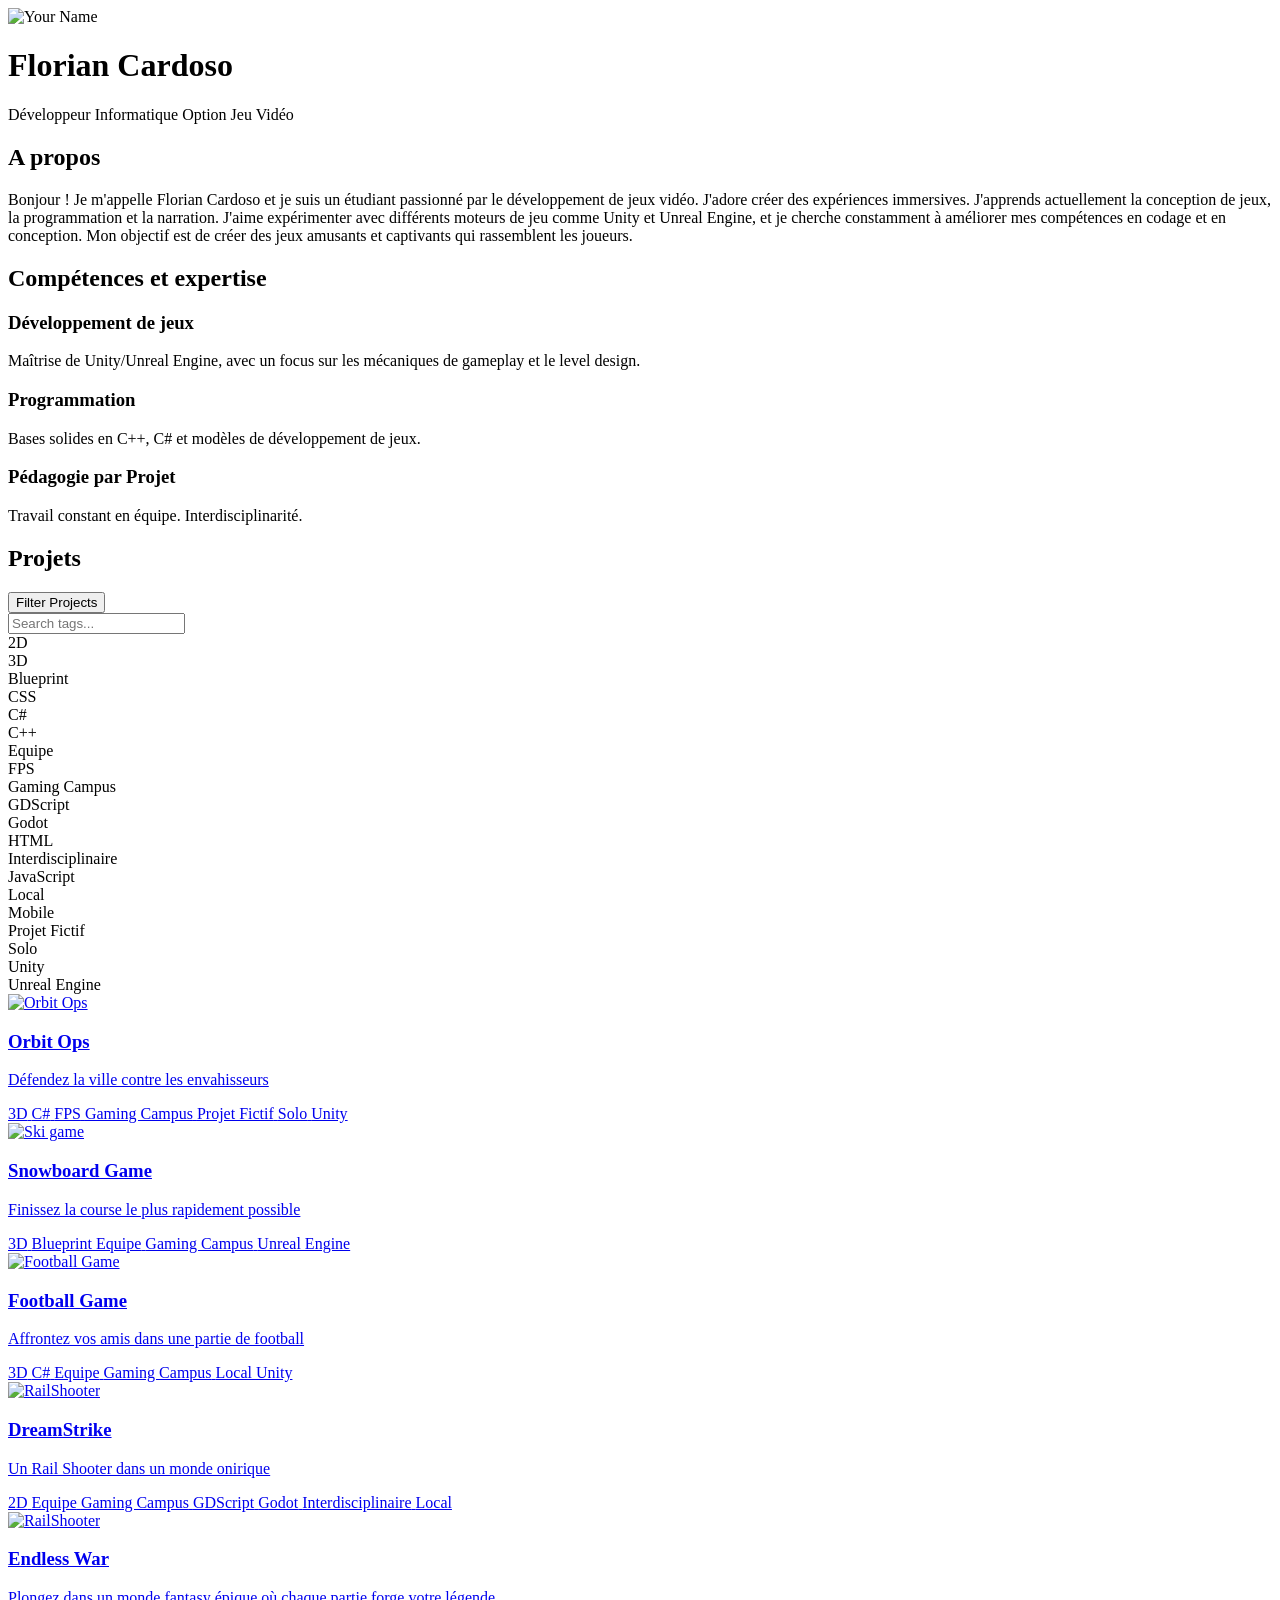
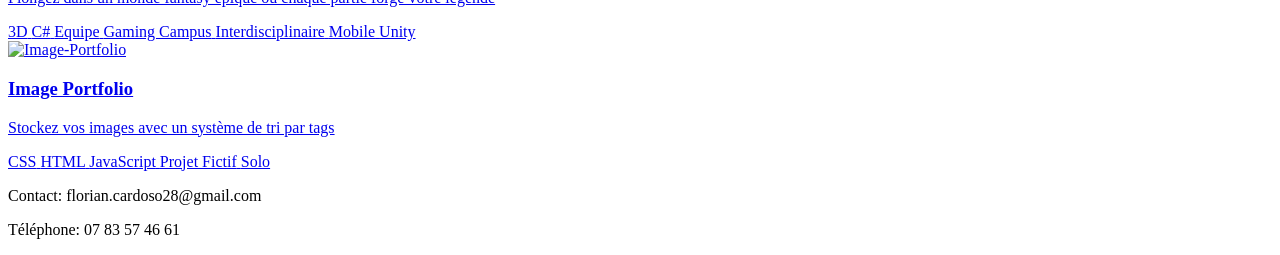
==== index.html @ 163e1064 "AddedImagePortfolio" ====
<!DOCTYPE html>
<html lang="en">
<head>
    <meta charset="UTF-8">
    <meta name="viewport" content="width=device-width, initial-scale=1.0">
    <title>My Portfolio</title>
    <link rel="stylesheet" href="../Portfolio/Main/index.css">
</head>
<body>
    <header>
        <img src="../Portfolio/Main/Photo_Profil.jpg" alt="Your Name" class="profile-pic">
        <h1>Florian Cardoso</h1>
        <p>Développeur Informatique Option Jeu Vidéo</p>
    </header>
    
    <section id="A propos">
        <h2>A propos</h2>
        <p>Bonjour ! Je m'appelle Florian Cardoso et je suis un étudiant passionné par le développement de jeux vidéo.
            J'adore créer des expériences immersives. J'apprends actuellement la conception de jeux, la programmation et la narration. 
            J'aime expérimenter avec différents moteurs de jeu comme Unity et Unreal Engine, et je cherche constamment à améliorer mes compétences en codage et en conception. 
            Mon objectif est de créer des jeux amusants et captivants qui rassemblent les joueurs.</p>
    </section>

    <section id="skills">
        <h2>Compétences et expertise</h2>
        <div class="skills-container">
            <div class="skill-card">
                <h3>Développement de jeux</h3>
                <p>Maîtrise de Unity/Unreal Engine, avec un focus sur les mécaniques de gameplay et le level design.</p>
            </div>
            <div class="skill-card">
                <h3>Programmation</h3>
                <p>Bases solides en C++, C# et modèles de développement de jeux.</p>
            </div>
            <div class="skill-card">
                <h3>Pédagogie par Projet</h3>
                <p>Travail constant en équipe. Interdisciplinarité.</p>
            </div>
        </div>
    </section>
     
    <section id="projects">
        <h2>Projets</h2>
        <div class="dropdown">
            <button id="filterDropdown" class="dropdown-button">Filter Projects</button>
            <div id="dropdownMenu" class="dropdown-content">
                <input type="text" id="tagSearch" placeholder="Search tags...">
                <div id="tagList">
                    <div class="tag-item">2D</div>
                    <div class="tag-item">3D</div>
                    <div class="tag-item">Blueprint</div>
                    <div class="tag-item">CSS</div>
                    <div class="tag-item">C#</div>
                    <div class="tag-item">C++</div>
                    <div class="tag-item">Equipe</div>
                    <div class="tag-item">FPS</div>
                    <div class="tag-item">Gaming Campus</div> 
                    <div class="tag-item">GDScript</div>
                    <div class="tag-item">Godot</div>
                    <div class="tag-item">HTML</div>
                    <div class="tag-item">Interdisciplinaire</div>
                    <div class="tag-item">JavaScript</div>
                    <div class="tag-item">Local</div>
                    <div class="tag-item">Mobile</div>
                    <div class="tag-item">Projet Fictif</div>
                    <div class="tag-item">Solo</div>
                    <div class="tag-item">Unity</div>
                    <div class="tag-item">Unreal Engine</div>
                    <!-- Add more tags as needed -->
                </div>
            </div>
        </div>
        
        <!-- Display selected tags -->
        <div id="selectedTags"></div>        

        <div class="projects-container">
            <a href="../Portfolio/OrbitOps/OrbitOps.html" class="project-card" data-tags="Unity C# Gaming Campus 3D FPS Solo Projet Fictif">
                <img src="../Portfolio/OrbitOps/Orbit_Ops.png" alt="Orbit Ops">
                <div class="project-info">
                    <h3>Orbit Ops</h3>
                    <p>Défendez la ville contre les envahisseurs</p>
                    <div class="project-tags">
                        <span class="project-tag">3D</span>
                        <span class="project-tag">C#</span>
                        <span class="project-tag">FPS</span>
                        <span class="project-tag">Gaming Campus</span>
                        <span class="project-tag">Projet Fictif</span>
                        <span class="project-tag">Solo</span>
                        <span class="project-tag">Unity</span>                        
                    </div>
                </div>
            </a>
            <a href="../Portfolio/Ski/Ski.html" class="project-card" data-tags="Unreal Engine Blueprint  Gaming Campus 3D Equipe">
                <img src="../Portfolio/Ski/SkiGame.png" alt="Ski game">
                <div class="project-info">
                    <h3>Snowboard Game</h3>
                    <p>Finissez la course le plus rapidement possible</p>
                    <div class="project-tags">
                        <span class="project-tag">3D</span>
                        <span class="project-tag">Blueprint</span>
                        <span class="project-tag">Equipe</span>
                        <span class="project-tag">Gaming Campus</span>
                        <span class="project-tag">Unreal Engine</span>                        
                    </div>
                </div>
            </a>
            <a href="../Portfolio/Football/Football.html" class="project-card" data-tags="Unity C# 3D  Gaming Campus Equipe Local">
                <img src="../Portfolio/Football/Football.png" alt="Football Game">
                <div class="project-info">
                    <h3>Football Game</h3>
                    <p>Affrontez vos amis dans une partie de football</p>
                    <div class="project-tags">
                        <span class="project-tag">3D</span>
                        <span class="project-tag">C#</span>
                        <span class="project-tag">Equipe</span>
                        <span class="project-tag">Gaming Campus</span>
                        <span class="project-tag">Local</span>
                        <span class="project-tag">Unity</span>                        
                    </div>
                </div>
            </a>
            <a href="../Portfolio/RailShooter/RailShooter.html" class="project-card" data-tags="GDScript Godot Gaming Campus 2D Equipe Local Interdisciplinaire">
                <img src="../Portfolio/RailShooter/RailShooter.png" alt="RailShooter">
                <div class="project-info">
                    <h3>DreamStrike</h3>
                    <p>Un Rail Shooter dans un monde onirique</p>
                    <div class="project-tags">
                        <span class="project-tag">2D</span>
                        <span class="project-tag">Equipe</span>
                        <span class="project-tag">Gaming Campus</span>
                        <span class="project-tag">GDScript</span>
                        <span class="project-tag">Godot</span> 
                        <span class="project-tag">Interdisciplinaire</span>
                        <span class="project-tag">Local</span>  
                    </div>
                </div>
            </a>
            <a href="../Portfolio/EndlessWar/EndlessWar.html" class="project-card" data-tags="Unity C# Gaming Campus 3D Equipe Interdisciplinaire Mobile">
                <img src="../Portfolio/EndlessWar/EndlessWar.png" alt="RailShooter">
                <div class="project-info">
                    <h3>Endless War</h3>
                    <p>Plongez dans un monde fantasy épique où chaque partie forge votre légende</p>
                    <div class="project-tags">
                        <span class="project-tag">3D</span>
                        <span class="project-tag">C#</span>
                        <span class="project-tag">Equipe</span>
                        <span class="project-tag">Gaming Campus</span>
                        <span class="project-tag">Interdisciplinaire</span>
                        <span class="project-tag">Mobile</span>
                        <span class="project-tag">Unity</span>                        
                    </div>
                </div>
            </a>
            <a href="../Portfolio/Image-Portfolio/Image-Portfolio.html" class="project-card" data-tags="CSS HTML JavaScript Projet Fictif Solo">
                <img src="../Portfolio/Image-Portfolio/Image-Portfolio.png" alt="Image-Portfolio">
                <div class="project-info">
                    <h3>Image Portfolio</h3>
                    <p>Stockez vos images avec un système de tri par tags</p>
                    <div class="project-tags">
                        <span class="project-tag">CSS</span>
                        <span class="project-tag">HTML</span>
                        <span class="project-tag">JavaScript</span>
                        <span class="project-tag">Projet Fictif</span>     
                        <span class="project-tag">Solo</span>                        
                    </div>
                </div>
            </a>
        </div>
    </section>

    <footer>
        <p>Contact: florian.cardoso28@gmail.com</p>
        <p>Téléphone: 07 83 57 46 61</p>
    </footer>

    <script>
        document.addEventListener("DOMContentLoaded", function () {
            const dropdownButton = document.getElementById("filterDropdown");
            const dropdownMenu = document.getElementById("dropdownMenu");
            const searchInput = document.getElementById("tagSearch");
            const tagItems = document.querySelectorAll(".tag-item");
            const selectedTagsContainer = document.getElementById("selectedTags");
            let selectedTags = [];
        
            // Toggle dropdown visibility
            dropdownButton.addEventListener("click", function (event) {
                dropdownMenu.classList.toggle("show");
                event.stopPropagation(); // Prevents immediate closing when clicking the button
            });
        
            // Close dropdown when clicking outside
            document.addEventListener("click", function (event) {
                if (!dropdownMenu.contains(event.target) && event.target !== dropdownButton) {
                    dropdownMenu.classList.remove("show");
                }
            });
        
            // Prevent closing when interacting with the dropdown
            dropdownMenu.addEventListener("click", function (event) {
                event.stopPropagation();
            });
        
            // Filter dropdown items based on search input
            searchInput.addEventListener("input", function () {
                const query = searchInput.value.toLowerCase();
                tagItems.forEach(item => {
                    const tagText = item.textContent.toLowerCase();
                    item.style.display = tagText.includes(query) ? "block" : "none";
                });
            });
        
            // Handle tag selection
            tagItems.forEach(item => {
                item.addEventListener("click", function () {
                    const tag = item.textContent;
                    if (!selectedTags.includes(tag)) {
                        selectedTags.push(tag);
                        updateSelectedTags();
                    }
                    filterProjects();
                });
            });
        
            // Update selected tags display
            function updateSelectedTags() {
                selectedTagsContainer.innerHTML = "";
                selectedTags.forEach(tag => {
                    const tagElement = document.createElement("span");
                    tagElement.classList.add("selected-tag");
                    tagElement.textContent = tag;
        
                    // Remove tag when clicked
                    tagElement.addEventListener("click", function () {
                        selectedTags = selectedTags.filter(t => t !== tag);
                        updateSelectedTags();
                        filterProjects();
                    });
        
                    selectedTagsContainer.appendChild(tagElement);
                });
            }
        
            // Filter projects based on selected tags
            function filterProjects() {
                document.querySelectorAll(".project-card").forEach(card => {
                    const projectTags = Array.from(card.querySelectorAll(".project-tag"))
                        .map(tag => tag.textContent);
        
                    // Show the project if it matches all selected tags
                    const matches = selectedTags.every(tag => projectTags.includes(tag));
                    card.style.display = matches || selectedTags.length === 0 ? "block" : "none";
                });
            }
        });        
    </script>
</body>
</html>
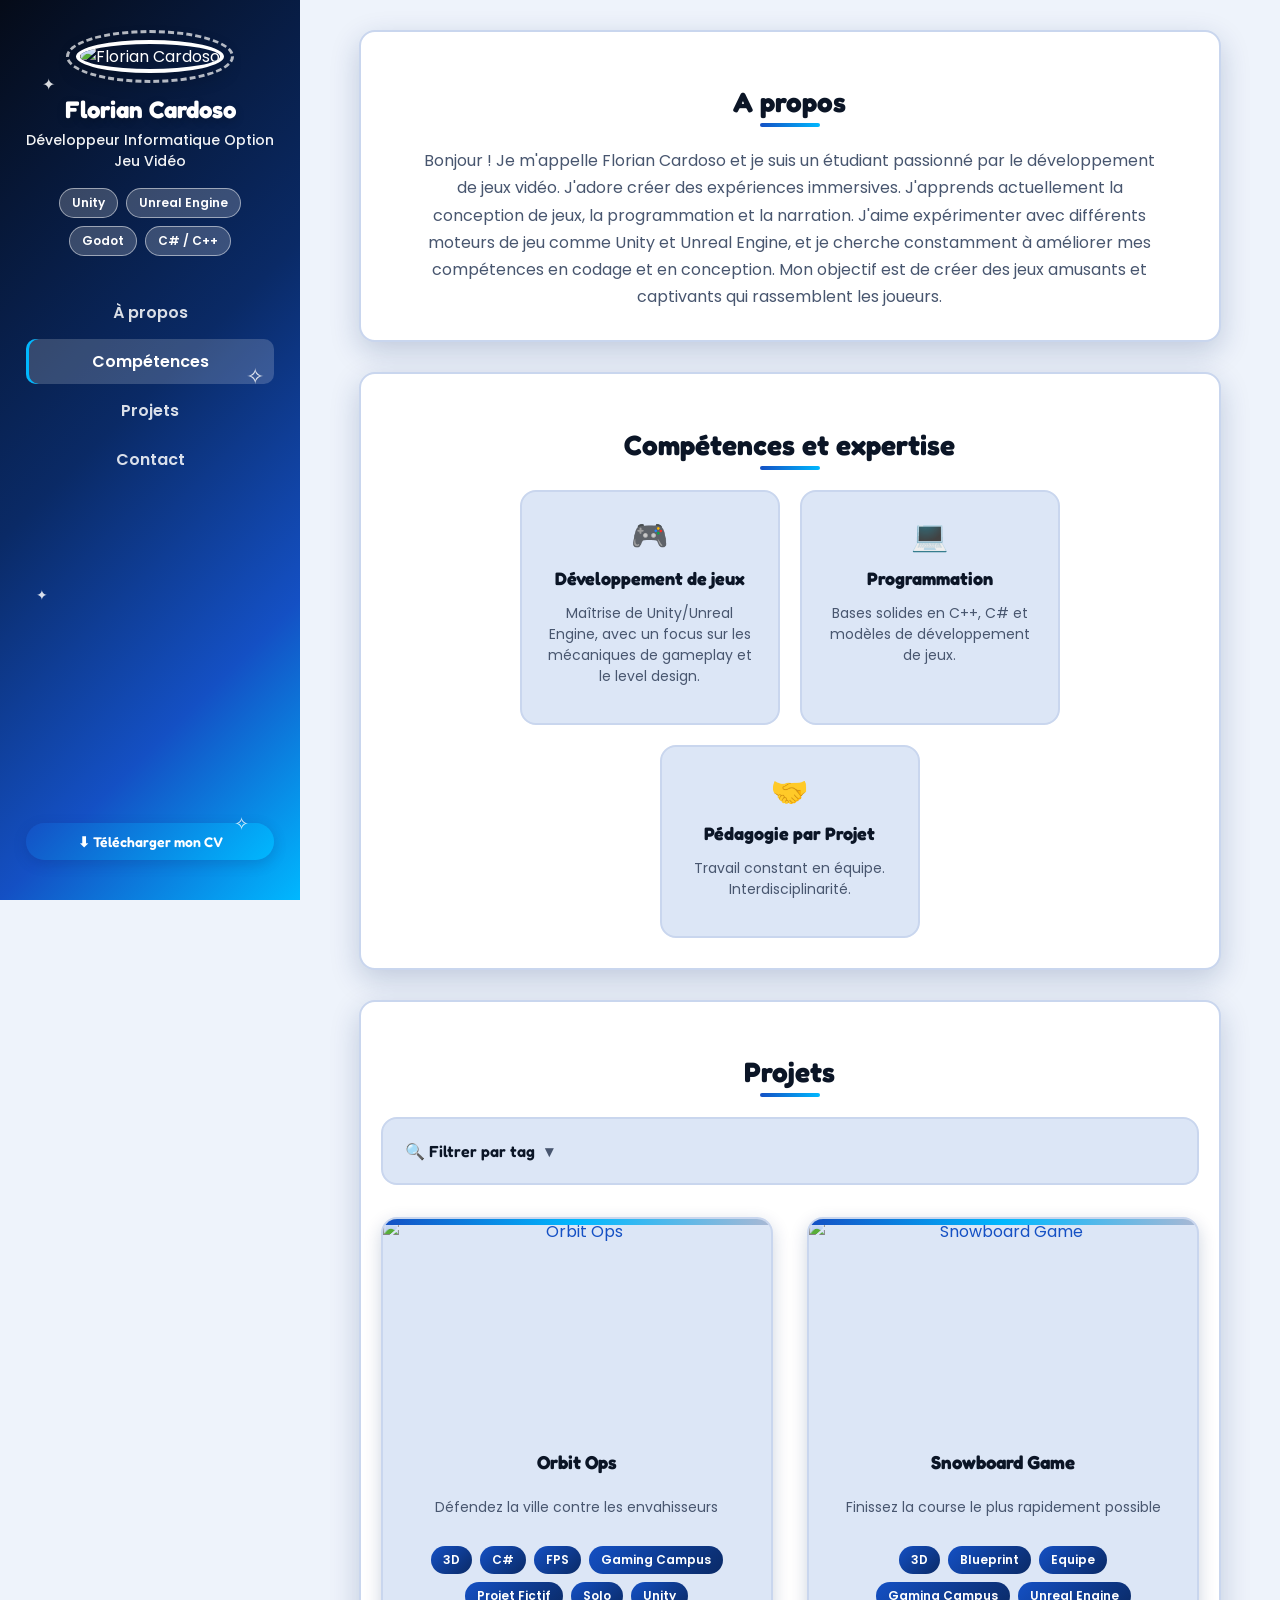
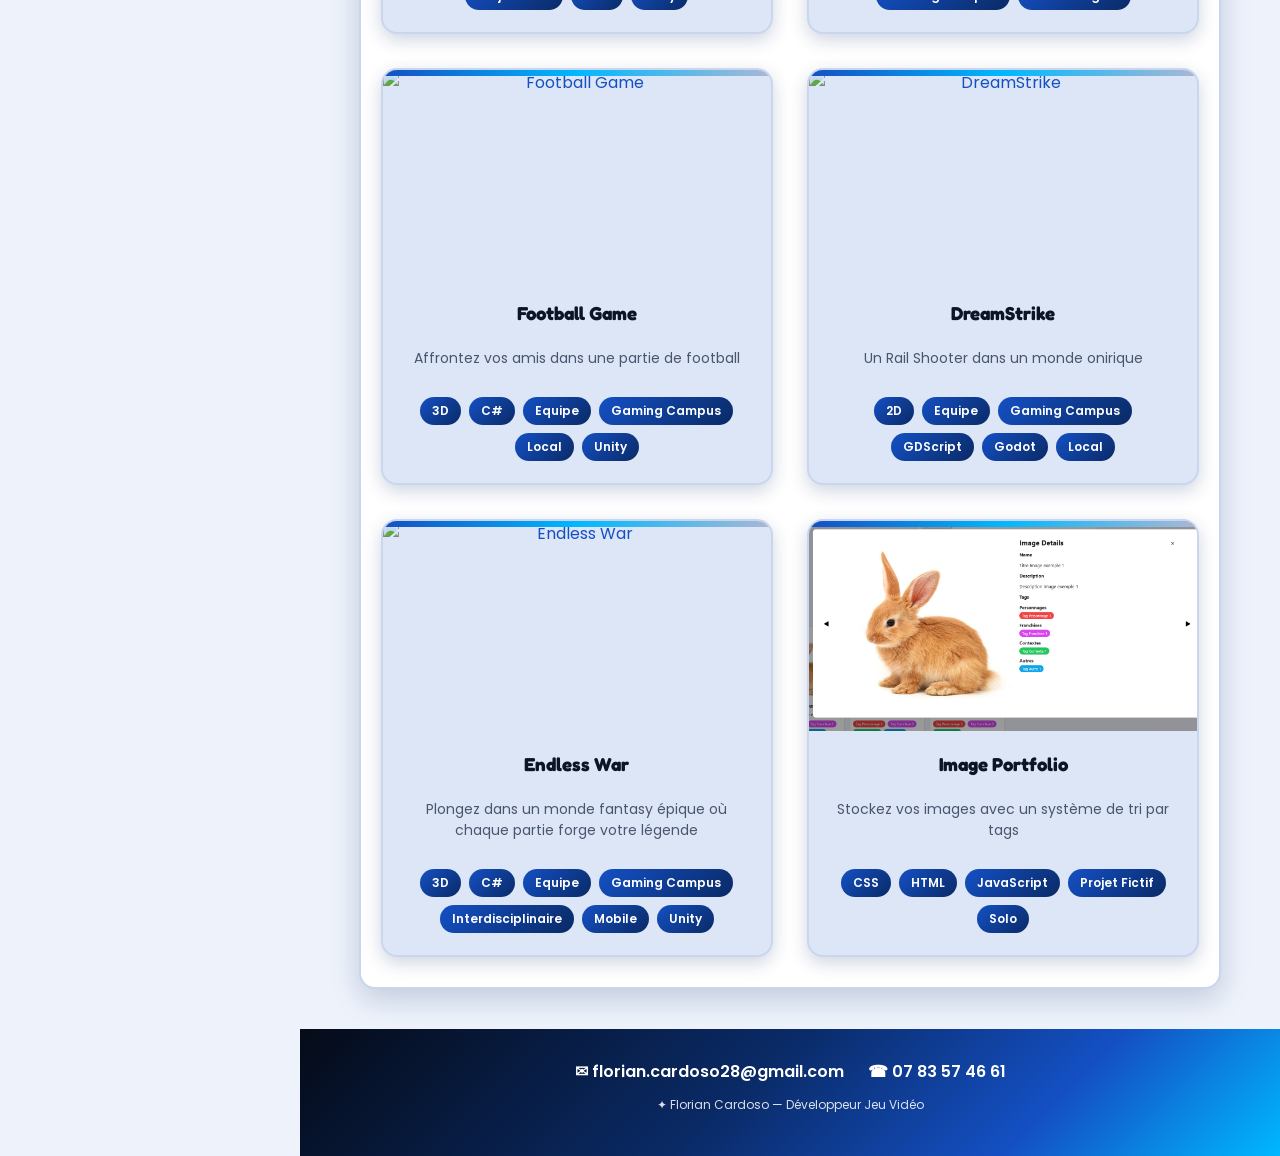
==== commit d964fea3: "Rework Portfolio" ====
--- a/index.html
+++ b/index.html
@@ -1,258 +1,290 @@
-<!DOCTYPE html>
-<html lang="en">
-<head>
-    <meta charset="UTF-8">
-    <meta name="viewport" content="width=device-width, initial-scale=1.0">
-    <title>My Portfolio</title>
-    <link rel="stylesheet" href="../Portfolio/Main/index.css">
-</head>
-<body>
-    <header>
-        <img src="../Portfolio/Main/Photo_Profil.jpg" alt="Your Name" class="profile-pic">
-        <h1>Florian Cardoso</h1>
-        <p>Développeur Informatique Option Jeu Vidéo</p>
-    </header>
-    
-    <section id="A propos">
-        <h2>A propos</h2>
-        <p>Bonjour ! Je m'appelle Florian Cardoso et je suis un étudiant passionné par le développement de jeux vidéo.
-            J'adore créer des expériences immersives. J'apprends actuellement la conception de jeux, la programmation et la narration. 
-            J'aime expérimenter avec différents moteurs de jeu comme Unity et Unreal Engine, et je cherche constamment à améliorer mes compétences en codage et en conception. 
-            Mon objectif est de créer des jeux amusants et captivants qui rassemblent les joueurs.</p>
-    </section>
-
-    <section id="skills">
-        <h2>Compétences et expertise</h2>
-        <div class="skills-container">
-            <div class="skill-card">
-                <h3>Développement de jeux</h3>
-                <p>Maîtrise de Unity/Unreal Engine, avec un focus sur les mécaniques de gameplay et le level design.</p>
-            </div>
-            <div class="skill-card">
-                <h3>Programmation</h3>
-                <p>Bases solides en C++, C# et modèles de développement de jeux.</p>
-            </div>
-            <div class="skill-card">
-                <h3>Pédagogie par Projet</h3>
-                <p>Travail constant en équipe. Interdisciplinarité.</p>
-            </div>
-        </div>
-    </section>
-     
-    <section id="projects">
-        <h2>Projets</h2>
-        <div class="dropdown">
-            <button id="filterDropdown" class="dropdown-button">Filter Projects</button>
-            <div id="dropdownMenu" class="dropdown-content">
-                <input type="text" id="tagSearch" placeholder="Search tags...">
-                <div id="tagList">
-                    <div class="tag-item">2D</div>
-                    <div class="tag-item">3D</div>
-                    <div class="tag-item">Blueprint</div>
-                    <div class="tag-item">CSS</div>
-                    <div class="tag-item">C#</div>
-                    <div class="tag-item">C++</div>
-                    <div class="tag-item">Equipe</div>
-                    <div class="tag-item">FPS</div>
-                    <div class="tag-item">Gaming Campus</div> 
-                    <div class="tag-item">GDScript</div>
-                    <div class="tag-item">Godot</div>
-                    <div class="tag-item">HTML</div>
-                    <div class="tag-item">Interdisciplinaire</div>
-                    <div class="tag-item">JavaScript</div>
-                    <div class="tag-item">Local</div>
-                    <div class="tag-item">Mobile</div>
-                    <div class="tag-item">Projet Fictif</div>
-                    <div class="tag-item">Solo</div>
-                    <div class="tag-item">Unity</div>
-                    <div class="tag-item">Unreal Engine</div>
-                    <!-- Add more tags as needed -->
-                </div>
-            </div>
-        </div>
-        
-        <!-- Display selected tags -->
-        <div id="selectedTags"></div>        
-
-        <div class="projects-container">
-            <a href="../Portfolio/OrbitOps/OrbitOps.html" class="project-card" data-tags="Unity C# Gaming Campus 3D FPS Solo Projet Fictif">
-                <img src="../Portfolio/OrbitOps/Orbit_Ops.png" alt="Orbit Ops">
-                <div class="project-info">
-                    <h3>Orbit Ops</h3>
-                    <p>Défendez la ville contre les envahisseurs</p>
-                    <div class="project-tags">
-                        <span class="project-tag">3D</span>
-                        <span class="project-tag">C#</span>
-                        <span class="project-tag">FPS</span>
-                        <span class="project-tag">Gaming Campus</span>
-                        <span class="project-tag">Projet Fictif</span>
-                        <span class="project-tag">Solo</span>
-                        <span class="project-tag">Unity</span>                        
-                    </div>
-                </div>
-            </a>
-            <a href="../Portfolio/Ski/Ski.html" class="project-card" data-tags="Unreal Engine Blueprint  Gaming Campus 3D Equipe">
-                <img src="../Portfolio/Ski/SkiGame.png" alt="Ski game">
-                <div class="project-info">
-                    <h3>Snowboard Game</h3>
-                    <p>Finissez la course le plus rapidement possible</p>
-                    <div class="project-tags">
-                        <span class="project-tag">3D</span>
-                        <span class="project-tag">Blueprint</span>
-                        <span class="project-tag">Equipe</span>
-                        <span class="project-tag">Gaming Campus</span>
-                        <span class="project-tag">Unreal Engine</span>                        
-                    </div>
-                </div>
-            </a>
-            <a href="../Portfolio/Football/Football.html" class="project-card" data-tags="Unity C# 3D  Gaming Campus Equipe Local">
-                <img src="../Portfolio/Football/Football.png" alt="Football Game">
-                <div class="project-info">
-                    <h3>Football Game</h3>
-                    <p>Affrontez vos amis dans une partie de football</p>
-                    <div class="project-tags">
-                        <span class="project-tag">3D</span>
-                        <span class="project-tag">C#</span>
-                        <span class="project-tag">Equipe</span>
-                        <span class="project-tag">Gaming Campus</span>
-                        <span class="project-tag">Local</span>
-                        <span class="project-tag">Unity</span>                        
-                    </div>
-                </div>
-            </a>
-            <a href="../Portfolio/RailShooter/RailShooter.html" class="project-card" data-tags="GDScript Godot Gaming Campus 2D Equipe Local Interdisciplinaire">
-                <img src="../Portfolio/RailShooter/RailShooter.png" alt="RailShooter">
-                <div class="project-info">
-                    <h3>DreamStrike</h3>
-                    <p>Un Rail Shooter dans un monde onirique</p>
-                    <div class="project-tags">
-                        <span class="project-tag">2D</span>
-                        <span class="project-tag">Equipe</span>
-                        <span class="project-tag">Gaming Campus</span>
-                        <span class="project-tag">GDScript</span>
-                        <span class="project-tag">Godot</span> 
-                        <span class="project-tag">Interdisciplinaire</span>
-                        <span class="project-tag">Local</span>  
-                    </div>
-                </div>
-            </a>
-            <a href="../Portfolio/EndlessWar/EndlessWar.html" class="project-card" data-tags="Unity C# Gaming Campus 3D Equipe Interdisciplinaire Mobile">
-                <img src="../Portfolio/EndlessWar/EndlessWar.png" alt="RailShooter">
-                <div class="project-info">
-                    <h3>Endless War</h3>
-                    <p>Plongez dans un monde fantasy épique où chaque partie forge votre légende</p>
-                    <div class="project-tags">
-                        <span class="project-tag">3D</span>
-                        <span class="project-tag">C#</span>
-                        <span class="project-tag">Equipe</span>
-                        <span class="project-tag">Gaming Campus</span>
-                        <span class="project-tag">Interdisciplinaire</span>
-                        <span class="project-tag">Mobile</span>
-                        <span class="project-tag">Unity</span>                        
-                    </div>
-                </div>
-            </a>
-            <a href="../Portfolio/Image-Portfolio/Image-Portfolio.html" class="project-card" data-tags="CSS HTML JavaScript Projet Fictif Solo">
-                <img src="../Portfolio/Image-Portfolio/Image-Portfolio.png" alt="Image-Portfolio">
-                <div class="project-info">
-                    <h3>Image Portfolio</h3>
-                    <p>Stockez vos images avec un système de tri par tags</p>
-                    <div class="project-tags">
-                        <span class="project-tag">CSS</span>
-                        <span class="project-tag">HTML</span>
-                        <span class="project-tag">JavaScript</span>
-                        <span class="project-tag">Projet Fictif</span>     
-                        <span class="project-tag">Solo</span>                        
-                    </div>
-                </div>
-            </a>
-        </div>
-    </section>
-
-    <footer>
-        <p>Contact: florian.cardoso28@gmail.com</p>
-        <p>Téléphone: 07 83 57 46 61</p>
-    </footer>
-
-    <script>
-        document.addEventListener("DOMContentLoaded", function () {
-            const dropdownButton = document.getElementById("filterDropdown");
-            const dropdownMenu = document.getElementById("dropdownMenu");
-            const searchInput = document.getElementById("tagSearch");
-            const tagItems = document.querySelectorAll(".tag-item");
-            const selectedTagsContainer = document.getElementById("selectedTags");
-            let selectedTags = [];
-        
-            // Toggle dropdown visibility
-            dropdownButton.addEventListener("click", function (event) {
-                dropdownMenu.classList.toggle("show");
-                event.stopPropagation(); // Prevents immediate closing when clicking the button
-            });
-        
-            // Close dropdown when clicking outside
-            document.addEventListener("click", function (event) {
-                if (!dropdownMenu.contains(event.target) && event.target !== dropdownButton) {
-                    dropdownMenu.classList.remove("show");
-                }
-            });
-        
-            // Prevent closing when interacting with the dropdown
-            dropdownMenu.addEventListener("click", function (event) {
-                event.stopPropagation();
-            });
-        
-            // Filter dropdown items based on search input
-            searchInput.addEventListener("input", function () {
-                const query = searchInput.value.toLowerCase();
-                tagItems.forEach(item => {
-                    const tagText = item.textContent.toLowerCase();
-                    item.style.display = tagText.includes(query) ? "block" : "none";
-                });
-            });
-        
-            // Handle tag selection
-            tagItems.forEach(item => {
-                item.addEventListener("click", function () {
-                    const tag = item.textContent;
-                    if (!selectedTags.includes(tag)) {
-                        selectedTags.push(tag);
-                        updateSelectedTags();
-                    }
-                    filterProjects();
-                });
-            });
-        
-            // Update selected tags display
-            function updateSelectedTags() {
-                selectedTagsContainer.innerHTML = "";
-                selectedTags.forEach(tag => {
-                    const tagElement = document.createElement("span");
-                    tagElement.classList.add("selected-tag");
-                    tagElement.textContent = tag;
-        
-                    // Remove tag when clicked
-                    tagElement.addEventListener("click", function () {
-                        selectedTags = selectedTags.filter(t => t !== tag);
-                        updateSelectedTags();
-                        filterProjects();
-                    });
-        
-                    selectedTagsContainer.appendChild(tagElement);
-                });
-            }
-        
-            // Filter projects based on selected tags
-            function filterProjects() {
-                document.querySelectorAll(".project-card").forEach(card => {
-                    const projectTags = Array.from(card.querySelectorAll(".project-tag"))
-                        .map(tag => tag.textContent);
-        
-                    // Show the project if it matches all selected tags
-                    const matches = selectedTags.every(tag => projectTags.includes(tag));
-                    card.style.display = matches || selectedTags.length === 0 ? "block" : "none";
-                });
-            }
-        });        
-    </script>
-</body>
-</html>
+<!DOCTYPE html>
+<html lang="fr">
+<head>
+    <meta charset="UTF-8">
+    <meta name="viewport" content="width=device-width, initial-scale=1.0">
+    <title>Florian Cardoso — Portfolio</title>
+    <meta name="description" content="Portfolio de Florian Cardoso, développeur informatique option jeu vidéo.">
+    <link rel="icon" href="data:image/svg+xml,%3Csvg xmlns='http://www.w3.org/2000/svg' viewBox='0 0 100 100'%3E%3Ctext y='.9em' font-size='90'%3E%E2%9C%A6%3C/text%3E%3C/svg%3E">
+    <link rel="preconnect" href="https://fonts.googleapis.com">
+    <link rel="preconnect" href="https://fonts.gstatic.com" crossorigin>
+    <link rel="stylesheet" href="Main/index.css">
+</head>
+<body>
+    <div class="layout">
+        <aside class="sidebar">
+            <span class="hero-star">✦</span>
+            <span class="hero-star">✧</span>
+            <span class="hero-star">✦</span>
+            <span class="hero-star">✧</span>
+
+            <div class="sidebar-profile">
+                <div class="profile-pic-wrap">
+                    <img src="Main/Photo_Profil.jpg" alt="Florian Cardoso" class="profile-pic">
+                </div>
+                <h1>Florian Cardoso</h1>
+                <p class="subtitle">Développeur Informatique Option Jeu Vidéo</p>
+                <div class="hero-badges">
+                    <span class="hero-badge">Unity</span>
+                    <span class="hero-badge">Unreal Engine</span>
+                    <span class="hero-badge">Godot</span>
+                    <span class="hero-badge">C# / C++</span>
+                </div>
+            </div>
+
+            <nav class="sidebar-nav">
+                <a href="#about" data-section="about">À propos</a>
+                <a href="#skills" data-section="skills">Compétences</a>
+                <a href="#projects" data-section="projects">Projets</a>
+                <a href="#contact" data-section="contact">Contact</a>
+            </nav>
+
+            <div class="sidebar-actions">
+                <a href="Main/CV_Florian_Cardoso.pdf" class="btn btn-primary" download>⬇ Télécharger mon CV</a>
+            </div>
+        </aside>
+
+        <main class="main-content">
+            <section id="about">
+                <h2>A propos</h2>
+                <p>Bonjour ! Je m'appelle Florian Cardoso et je suis un étudiant passionné par le développement de jeux vidéo.
+                    J'adore créer des expériences immersives. J'apprends actuellement la conception de jeux, la programmation et la narration.
+                    J'aime expérimenter avec différents moteurs de jeu comme Unity et Unreal Engine, et je cherche constamment à améliorer mes compétences en codage et en conception.
+                    Mon objectif est de créer des jeux amusants et captivants qui rassemblent les joueurs.</p>
+            </section>
+
+            <section id="skills">
+                <h2>Compétences et expertise</h2>
+                <div class="skills-container">
+                    <div class="skill-card">
+                        <div class="skill-icon">🎮</div>
+                        <h3>Développement de jeux</h3>
+                        <p>Maîtrise de Unity/Unreal Engine, avec un focus sur les mécaniques de gameplay et le level design.</p>
+                    </div>
+                    <div class="skill-card">
+                        <div class="skill-icon">💻</div>
+                        <h3>Programmation</h3>
+                        <p>Bases solides en C++, C# et modèles de développement de jeux.</p>
+                    </div>
+                    <div class="skill-card">
+                        <div class="skill-icon">🤝</div>
+                        <h3>Pédagogie par Projet</h3>
+                        <p>Travail constant en équipe. Interdisciplinarité.</p>
+                    </div>
+                </div>
+            </section>
+
+            <section id="projects">
+                <h2>Projets</h2>
+
+                <div class="filter-panel">
+                    <div class="filter-panel-top">
+                        <button id="filterToggle" class="filter-toggle" type="button" aria-expanded="false" aria-controls="filterBody">
+                            <span>🔍 Filtrer par tag</span>
+                            <span id="filterCount" class="filter-count" hidden>0</span>
+                            <span class="filter-chevron">▾</span>
+                        </button>
+                        <button id="resetFilters" class="filter-reset" type="button" hidden>Réinitialiser</button>
+                    </div>
+
+                    <div id="filterBody" class="filter-body">
+                        <input type="text" id="tagSearch" class="filter-search" placeholder="Rechercher un tag...">
+
+                        <div class="filter-groups">
+                            <div class="filter-group">
+                                <h4>Moteur</h4>
+                                <div class="filter-chips">
+                                    <button type="button" class="tag-item" data-tag="Unity">Unity</button>
+                                    <button type="button" class="tag-item" data-tag="Unreal Engine">Unreal Engine</button>
+                                    <button type="button" class="tag-item" data-tag="Godot">Godot</button>
+                                </div>
+                            </div>
+                            <div class="filter-group">
+                                <h4>Langage</h4>
+                                <div class="filter-chips">
+                                    <button type="button" class="tag-item" data-tag="C#">C#</button>
+                                    <button type="button" class="tag-item" data-tag="C++">C++</button>
+                                    <button type="button" class="tag-item" data-tag="Blueprint">Blueprint</button>
+                                    <button type="button" class="tag-item" data-tag="GDScript">GDScript</button>
+                                    <button type="button" class="tag-item" data-tag="HTML">HTML</button>
+                                    <button type="button" class="tag-item" data-tag="CSS">CSS</button>
+                                    <button type="button" class="tag-item" data-tag="JavaScript">JavaScript</button>
+                                </div>
+                            </div>
+                            <div class="filter-group">
+                                <h4>Type de jeu</h4>
+                                <div class="filter-chips">
+                                    <button type="button" class="tag-item" data-tag="2D">2D</button>
+                                    <button type="button" class="tag-item" data-tag="3D">3D</button>
+                                    <button type="button" class="tag-item" data-tag="FPS">FPS</button>
+                                    <button type="button" class="tag-item" data-tag="Mobile">Mobile</button>
+                                </div>
+                            </div>
+                            <div class="filter-group">
+                                <h4>Contexte</h4>
+                                <div class="filter-chips">
+                                    <button type="button" class="tag-item" data-tag="Solo">Solo</button>
+                                    <button type="button" class="tag-item" data-tag="Equipe">Equipe</button>
+                                    <button type="button" class="tag-item" data-tag="Local">Local</button>
+                                    <button type="button" class="tag-item" data-tag="Interdisciplinaire">Interdisciplinaire</button>
+                                    <button type="button" class="tag-item" data-tag="Gaming Campus">Gaming Campus</button>
+                                    <button type="button" class="tag-item" data-tag="Projet Fictif">Projet Fictif</button>
+                                </div>
+                            </div>
+                        </div>
+                    </div>
+                </div>
+
+                <div class="projects-container" id="projectsGrid"></div>
+            </section>
+
+            <footer id="contact">
+                <div class="footer-links">
+                    <a href="mailto:florian.cardoso28@gmail.com">✉ florian.cardoso28@gmail.com</a>
+                    <a href="tel:+33783574661">☎ 07 83 57 46 61</a>
+                </div>
+                <p class="footer-note">✦ Florian Cardoso — Développeur Jeu Vidéo</p>
+            </footer>
+        </main>
+    </div>
+
+    <button id="backToTop" type="button" aria-label="Retour en haut">↑</button>
+
+    <script src="Main/projects-data.js"></script>
+    <script>
+        document.addEventListener("DOMContentLoaded", function () {
+            // Generate project cards from the shared project data
+            const grid = document.getElementById("projectsGrid");
+            PROJECTS.forEach(function (project) {
+                const card = document.createElement("a");
+                card.href = "project.html?slug=" + project.slug;
+                card.className = "project-card";
+                card.innerHTML =
+                    '<img src="' + project.folder + '/' + project.cover + '" alt="' + project.title + '">' +
+                    '<div class="project-info">' +
+                        '<h3>' + project.title + '</h3>' +
+                        '<p>' + project.subtitle + '</p>' +
+                        '<div class="project-tags">' +
+                            project.tags.map(function (tag) { return '<span class="project-tag">' + tag + '</span>'; }).join('') +
+                        '</div>' +
+                    '</div>';
+                grid.appendChild(card);
+            });
+
+            // Reveal sections on scroll
+            const revealTargets = document.querySelectorAll("section");
+            const revealObserver = new IntersectionObserver(function (entries) {
+                entries.forEach(function (entry) {
+                    if (entry.isIntersecting) {
+                        entry.target.classList.add("visible");
+                        revealObserver.unobserve(entry.target);
+                    }
+                });
+            }, { threshold: 0.15 });
+            revealTargets.forEach(function (el) { revealObserver.observe(el); });
+
+            // Highlight the sidebar nav link matching the section in view
+            const navLinks = document.querySelectorAll(".sidebar-nav a");
+            const trackedSections = ["about", "skills", "projects", "contact"]
+                .map(function (id) { return document.getElementById(id); })
+                .filter(Boolean);
+            const navObserver = new IntersectionObserver(function (entries) {
+                entries.forEach(function (entry) {
+                    if (entry.isIntersecting) {
+                        navLinks.forEach(function (link) {
+                            link.classList.toggle("active", link.dataset.section === entry.target.id);
+                        });
+                    }
+                });
+            }, { rootMargin: "-40% 0px -50% 0px" });
+            trackedSections.forEach(function (el) { navObserver.observe(el); });
+
+            // Back to top button
+            const backToTop = document.getElementById("backToTop");
+            window.addEventListener("scroll", function () {
+                if (window.scrollY > 400) {
+                    backToTop.classList.add("show");
+                } else {
+                    backToTop.classList.remove("show");
+                }
+            });
+            backToTop.addEventListener("click", function () {
+                window.scrollTo({ top: 0, behavior: "smooth" });
+            });
+
+            // Project tag filtering
+            const filterToggle = document.getElementById("filterToggle");
+            const filterBody = document.getElementById("filterBody");
+            const filterCount = document.getElementById("filterCount");
+            const resetFilters = document.getElementById("resetFilters");
+            const searchInput = document.getElementById("tagSearch");
+            const tagButtons = document.querySelectorAll(".tag-item");
+            const filterGroups = document.querySelectorAll(".filter-group");
+            let selectedTags = [];
+
+            // Toggle the filter panel open/closed
+            filterToggle.addEventListener("click", function () {
+                const isOpen = filterBody.classList.toggle("open");
+                filterToggle.setAttribute("aria-expanded", isOpen ? "true" : "false");
+            });
+
+            // Filter chips based on search input
+            searchInput.addEventListener("input", function () {
+                const query = searchInput.value.toLowerCase();
+                filterGroups.forEach(function (group) {
+                    const chips = group.querySelectorAll(".tag-item");
+                    let anyVisible = false;
+                    chips.forEach(function (chip) {
+                        const match = chip.textContent.toLowerCase().includes(query);
+                        chip.classList.toggle("hidden-by-search", !match);
+                        if (match) anyVisible = true;
+                    });
+                    group.classList.toggle("hidden-by-search", !anyVisible);
+                });
+            });
+
+            // Handle tag selection
+            tagButtons.forEach(function (button) {
+                button.addEventListener("click", function () {
+                    const tag = button.dataset.tag;
+                    button.classList.toggle("active");
+                    if (selectedTags.includes(tag)) {
+                        selectedTags = selectedTags.filter(function (t) { return t !== tag; });
+                    } else {
+                        selectedTags.push(tag);
+                    }
+                    updateFilterCount();
+                    filterProjects();
+                });
+            });
+
+            resetFilters.addEventListener("click", function () {
+                selectedTags = [];
+                tagButtons.forEach(function (button) { button.classList.remove("active"); });
+                updateFilterCount();
+                filterProjects();
+            });
+
+            // Update the badge showing how many tags are active
+            function updateFilterCount() {
+                const count = selectedTags.length;
+                filterCount.hidden = count === 0;
+                filterCount.textContent = count;
+                resetFilters.hidden = count === 0;
+            }
+
+            // Filter projects based on selected tags
+            function filterProjects() {
+                document.querySelectorAll(".project-card").forEach(function (card) {
+                    const projectTags = Array.from(card.querySelectorAll(".project-tag"))
+                        .map(function (tag) { return tag.textContent; });
+
+                    // Show the project if it matches all selected tags
+                    const matches = selectedTags.every(function (tag) { return projectTags.includes(tag); });
+                    card.style.display = matches || selectedTags.length === 0 ? "" : "none";
+                });
+            }
+        });
+    </script>
+</body>
+</html>
--- a/Main/index.css
+++ b/Main/index.css
@@ -0,0 +1,640 @@
+@import url('https://fonts.googleapis.com/css2?family=Fredoka:wght@500;600;700&family=Poppins:wght@300;400;500;600;700&display=swap');
+
+:root {
+    --bg: #EEF3FB;
+    --bg-alt: #DCE6F6;
+    --text: #0B1526;
+    --text-soft: #48566F;
+    --primary: #1450C4;
+    --primary-dark: #0A2A66;
+    --accent: #00B8FF;
+    --gold: #A9B8D4;
+    --card-bg: #FFFFFF;
+    --header-grad: linear-gradient(135deg, #050B18 0%, #0A2A66 45%, #1450C4 75%, #00B8FF 100%);
+    --shadow: rgba(10, 42, 102, 0.2);
+    --border: #C9D6EE;
+    --radius: 16px;
+}
+
+* {
+    box-sizing: border-box;
+}
+
+html {
+    scroll-behavior: smooth;
+}
+
+body {
+    font-family: 'Poppins', Arial, sans-serif;
+    margin: 0;
+    padding: 0;
+    background: var(--bg);
+    color: var(--text);
+    text-align: center;
+    transition: background .3s ease, color .3s ease;
+}
+
+h1, h2, h3 {
+    font-family: 'Fredoka', 'Poppins', sans-serif;
+    color: var(--text);
+}
+
+a {
+    color: var(--primary);
+}
+
+.btn {
+    display: inline-flex;
+    align-items: center;
+    gap: 8px;
+    font-family: 'Fredoka', sans-serif;
+    font-weight: 600;
+    font-size: 14px;
+    text-decoration: none;
+    border: none;
+    border-radius: 999px;
+    padding: 10px 18px;
+    cursor: pointer;
+    transition: transform .15s ease, box-shadow .15s ease;
+}
+
+.btn:hover {
+    transform: translateY(-2px);
+}
+
+.btn-primary {
+    background: linear-gradient(135deg, var(--primary), var(--accent));
+    color: white;
+    box-shadow: 0 4px 14px var(--shadow);
+}
+
+/* Layout: fixed sidebar + scrolling content */
+.layout {
+    display: flex;
+    align-items: flex-start;
+    min-height: 100vh;
+}
+
+.sidebar {
+    position: sticky;
+    top: 0;
+    height: 100vh;
+    width: 300px;
+    flex-shrink: 0;
+    background: var(--header-grad);
+    color: white;
+    padding: 40px 26px;
+    display: flex;
+    flex-direction: column;
+    gap: 34px;
+    overflow-y: auto;
+    z-index: 50;
+}
+
+.hero-star {
+    position: absolute;
+    color: rgba(255, 255, 255, 0.85);
+    font-size: 20px;
+    animation: twinkle 2.6s ease-in-out infinite;
+    pointer-events: none;
+}
+
+.hero-star:nth-of-type(1) { top: 8%; left: 14%; animation-delay: 0s; font-size: 16px; }
+.hero-star:nth-of-type(2) { top: 40%; left: 82%; animation-delay: .6s; font-size: 22px; }
+.hero-star:nth-of-type(3) { top: 65%; left: 12%; animation-delay: 1.1s; font-size: 14px; }
+.hero-star:nth-of-type(4) { top: 90%; left: 78%; animation-delay: 1.6s; font-size: 18px; }
+
+@keyframes twinkle {
+    0%, 100% { opacity: .25; transform: scale(.8); }
+    50% { opacity: 1; transform: scale(1.1); }
+}
+
+.sidebar-profile {
+    text-align: center;
+}
+
+.profile-pic-wrap {
+    position: relative;
+    display: inline-block;
+    margin-bottom: 12px;
+}
+
+.profile-pic-wrap::before {
+    content: "";
+    position: absolute;
+    inset: -10px;
+    border-radius: 50%;
+    border: 3px dashed rgba(255, 255, 255, 0.7);
+    animation: spin 14s linear infinite;
+}
+
+@keyframes spin {
+    to { transform: rotate(360deg); }
+}
+
+.profile-pic {
+    width: 120px;
+    height: 120px;
+    border-radius: 50%;
+    object-fit: cover;
+    border: 4px solid white;
+    box-shadow: 0 6px 20px rgba(0, 0, 0, 0.25);
+}
+
+.sidebar-profile h1 {
+    font-size: 24px;
+    margin: 10px 0 6px;
+    color: white;
+    text-shadow: 0 3px 10px rgba(0, 0, 0, 0.2);
+}
+
+.subtitle {
+    margin: 0 0 16px;
+    font-size: 14px;
+    font-weight: 500;
+    color: rgba(255, 255, 255, 0.95);
+}
+
+.hero-badges {
+    display: flex;
+    justify-content: center;
+    gap: 8px;
+    flex-wrap: wrap;
+}
+
+.hero-badge {
+    background: rgba(255, 255, 255, 0.2);
+    border: 1px solid rgba(255, 255, 255, 0.5);
+    color: white;
+    padding: 5px 12px;
+    border-radius: 999px;
+    font-size: 12px;
+    font-weight: 600;
+}
+
+.sidebar-nav {
+    display: flex;
+    flex-direction: column;
+    gap: 4px;
+}
+
+.sidebar-nav a {
+    text-decoration: none;
+    color: rgba(255, 255, 255, 0.85);
+    font-weight: 600;
+    padding: 10px 14px;
+    border-radius: 10px;
+    transition: background .2s ease, color .2s ease;
+}
+
+.sidebar-nav a:hover {
+    background: rgba(255, 255, 255, 0.12);
+    color: white;
+}
+
+.sidebar-nav a.active {
+    background: rgba(255, 255, 255, 0.18);
+    color: white;
+    box-shadow: inset 3px 0 0 var(--accent);
+}
+
+.sidebar-actions {
+    margin-top: auto;
+}
+
+.sidebar-actions .btn-primary {
+    width: 100%;
+    justify-content: center;
+}
+
+.main-content {
+    flex: 1;
+    min-width: 0;
+}
+
+/* Sections */
+section {
+    background: var(--card-bg);
+    margin: 30px auto;
+    padding: 30px 20px;
+    max-width: 1100px;
+    width: 88%;
+    border-radius: var(--radius);
+    box-shadow: 0 10px 30px var(--shadow);
+    border: 2px solid var(--border);
+    opacity: 0;
+    transform: translateY(24px);
+    transition: opacity .6s ease, transform .6s ease;
+}
+
+section.visible {
+    opacity: 1;
+    transform: translateY(0);
+}
+
+section h2 {
+    position: relative;
+    display: inline-block;
+    font-size: clamp(22px, 4vw, 28px);
+    margin-bottom: 20px;
+    padding-bottom: 8px;
+}
+
+section h2::after {
+    content: "";
+    position: absolute;
+    left: 50%;
+    bottom: 0;
+    transform: translateX(-50%);
+    width: 60px;
+    height: 4px;
+    border-radius: 4px;
+    background: linear-gradient(90deg, var(--primary), var(--accent));
+}
+
+#about p {
+    max-width: 750px;
+    margin: 0 auto;
+    line-height: 1.7;
+    color: var(--text-soft);
+}
+
+/* Skills Section */
+.skills-container {
+    display: flex;
+    justify-content: center;
+    gap: 20px;
+    flex-wrap: wrap;
+}
+
+.skill-card {
+    background: var(--bg-alt);
+    padding: 22px;
+    border-radius: var(--radius);
+    width: 260px;
+    text-align: center;
+    border: 2px solid var(--border);
+    transition: transform .2s ease, box-shadow .2s ease;
+}
+
+.skill-card:hover {
+    transform: translateY(-6px);
+    box-shadow: 0 10px 24px var(--shadow);
+}
+
+.skill-icon {
+    font-size: 30px;
+    margin-bottom: 8px;
+}
+
+.skill-card h3 {
+    margin: 8px 0;
+    color: var(--text);
+    font-size: 18px;
+}
+
+.skill-card p {
+    font-size: 14px;
+    color: var(--text-soft);
+    line-height: 1.5;
+}
+
+/* Projects Section */
+#projects {
+    max-width: 1240px;
+}
+
+.projects-container {
+    display: grid;
+    grid-template-columns: repeat(auto-fill, minmax(310px, 1fr));
+    gap: 34px;
+}
+
+.project-card {
+    background: var(--bg-alt);
+    border-radius: var(--radius);
+    display: flex;
+    flex-direction: column;
+    text-align: center;
+    box-shadow: 0 6px 18px var(--shadow);
+    overflow: hidden;
+    cursor: pointer;
+    transition: transform .25s ease, box-shadow .25s ease;
+    text-decoration: none;
+    border: 2px solid var(--border);
+    position: relative;
+}
+
+.project-card::before {
+    content: "";
+    position: absolute;
+    top: 0; left: 0; right: 0;
+    height: 6px;
+    background: linear-gradient(90deg, var(--primary), var(--accent), var(--gold));
+}
+
+.project-card:hover {
+    transform: translateY(-8px) scale(1.02);
+    box-shadow: 0 16px 32px var(--shadow);
+}
+
+.project-card img {
+    width: 100%;
+    height: 210px;
+    object-fit: cover;
+    transition: transform .3s ease;
+}
+
+.project-card:hover img {
+    transform: scale(1.06);
+}
+
+.project-info {
+    padding: 22px;
+    display: flex;
+    flex-direction: column;
+    flex: 1;
+}
+
+.project-info h3 {
+    color: var(--text);
+    margin: 0 0 10px;
+}
+
+.project-info p {
+    font-size: 14px;
+    color: var(--text-soft);
+}
+
+/* Project Tags */
+.project-tags {
+    display: flex;
+    justify-content: center;
+    gap: 8px;
+    flex-wrap: wrap;
+    margin-top: auto;
+    padding-top: 14px;
+}
+
+.project-tag {
+    background: linear-gradient(135deg, var(--primary), var(--primary-dark));
+    color: white;
+    font-size: 12px;
+    padding: 5px 12px;
+    border-radius: 15px;
+    font-weight: 600;
+}
+
+/* Filter panel */
+.filter-panel {
+    background: var(--bg-alt);
+    border: 2px solid var(--border);
+    border-radius: var(--radius);
+    padding: 16px 22px;
+    margin-bottom: 32px;
+    text-align: left;
+}
+
+.filter-panel-top {
+    display: flex;
+    align-items: center;
+    justify-content: space-between;
+    flex-wrap: wrap;
+    gap: 12px;
+}
+
+.filter-toggle {
+    display: inline-flex;
+    align-items: center;
+    gap: 10px;
+    background: none;
+    border: none;
+    font-family: 'Fredoka', sans-serif;
+    font-size: 16px;
+    font-weight: 600;
+    color: var(--text);
+    cursor: pointer;
+    padding: 6px 0;
+}
+
+.filter-count {
+    background: linear-gradient(135deg, var(--primary), var(--accent));
+    color: white;
+    font-size: 12px;
+    font-weight: 700;
+    min-width: 22px;
+    height: 22px;
+    line-height: 22px;
+    border-radius: 999px;
+    display: inline-block;
+    padding: 0 7px;
+}
+
+.filter-chevron {
+    color: var(--text-soft);
+    transition: transform .25s ease;
+}
+
+.filter-toggle[aria-expanded="true"] .filter-chevron {
+    transform: rotate(180deg);
+}
+
+.filter-reset {
+    background: none;
+    border: none;
+    color: var(--primary);
+    font-weight: 600;
+    font-size: 13px;
+    cursor: pointer;
+    text-decoration: underline;
+}
+
+.filter-count[hidden],
+.filter-reset[hidden] {
+    display: none;
+}
+
+.filter-body {
+    max-height: 0;
+    overflow: hidden;
+    transition: max-height .35s ease;
+}
+
+.filter-body.open {
+    max-height: 1000px;
+    margin-top: 18px;
+}
+
+.filter-search {
+    width: 100%;
+    max-width: 280px;
+    padding: 9px 16px;
+    margin-bottom: 20px;
+    border-radius: 999px;
+    border: 2px solid var(--border);
+    font-family: 'Poppins', sans-serif;
+    background: var(--card-bg);
+    color: var(--text);
+}
+
+.filter-groups {
+    display: grid;
+    grid-template-columns: repeat(auto-fit, minmax(220px, 1fr));
+    gap: 22px;
+}
+
+.filter-group h4 {
+    margin: 0 0 10px;
+    font-family: 'Fredoka', sans-serif;
+    font-size: 13px;
+    text-transform: uppercase;
+    letter-spacing: .06em;
+    color: var(--primary-dark);
+}
+
+.filter-group.hidden-by-search {
+    display: none;
+}
+
+.filter-chips {
+    display: flex;
+    flex-wrap: wrap;
+    gap: 8px;
+}
+
+.tag-item {
+    background: var(--card-bg);
+    border: 2px solid var(--border);
+    color: var(--text-soft);
+    padding: 7px 14px;
+    border-radius: 999px;
+    font-size: 13px;
+    font-weight: 600;
+    font-family: 'Poppins', sans-serif;
+    cursor: pointer;
+    transition: border-color .2s ease, color .2s ease, background .2s ease, box-shadow .2s ease;
+}
+
+.tag-item:hover {
+    border-color: var(--primary);
+    color: var(--primary-dark);
+}
+
+.tag-item.active {
+    background: linear-gradient(135deg, var(--primary), var(--accent));
+    border-color: transparent;
+    color: white;
+    box-shadow: 0 4px 12px var(--shadow);
+}
+
+.tag-item.hidden-by-search {
+    display: none;
+}
+
+/* Footer */
+footer {
+    background: var(--header-grad);
+    color: white;
+    padding: 30px 20px;
+    margin-top: 40px;
+}
+
+.footer-links {
+    display: flex;
+    justify-content: center;
+    gap: 24px;
+    flex-wrap: wrap;
+    margin-bottom: 10px;
+}
+
+.footer-links a {
+    color: white;
+    text-decoration: none;
+    font-weight: 600;
+    display: inline-flex;
+    align-items: center;
+    gap: 6px;
+}
+
+.footer-links a:hover {
+    text-decoration: underline;
+}
+
+.footer-note {
+    font-size: 12px;
+    opacity: .85;
+    margin-top: 12px;
+}
+
+/* Back to top */
+#backToTop {
+    position: fixed;
+    right: 20px;
+    bottom: 20px;
+    width: 46px;
+    height: 46px;
+    border-radius: 50%;
+    border: none;
+    background: linear-gradient(135deg, var(--primary), var(--accent));
+    color: white;
+    font-size: 18px;
+    cursor: pointer;
+    box-shadow: 0 6px 18px var(--shadow);
+    opacity: 0;
+    pointer-events: none;
+    transform: translateY(10px);
+    transition: opacity .25s ease, transform .25s ease;
+    z-index: 90;
+}
+
+#backToTop.show {
+    opacity: 1;
+    pointer-events: auto;
+    transform: translateY(0);
+}
+
+@media (max-width: 900px) {
+    .layout {
+        flex-direction: column;
+    }
+
+    .sidebar {
+        position: static;
+        width: 100%;
+        height: auto;
+        overflow: visible;
+        gap: 22px;
+        padding: 30px 20px;
+    }
+
+    .sidebar-nav {
+        flex-direction: row;
+        justify-content: center;
+        flex-wrap: wrap;
+        gap: 4px;
+    }
+
+    .sidebar-nav a.active {
+        box-shadow: none;
+        background: rgba(255, 255, 255, 0.25);
+    }
+
+    .sidebar-actions {
+        margin-top: 0;
+    }
+
+    .sidebar-actions .btn-primary {
+        width: auto;
+    }
+}
+
+@media (max-width: 600px) {
+    section {
+        width: 92%;
+        padding: 24px 16px;
+    }
+
+    .sidebar {
+        padding: 24px 16px;
+    }
+}
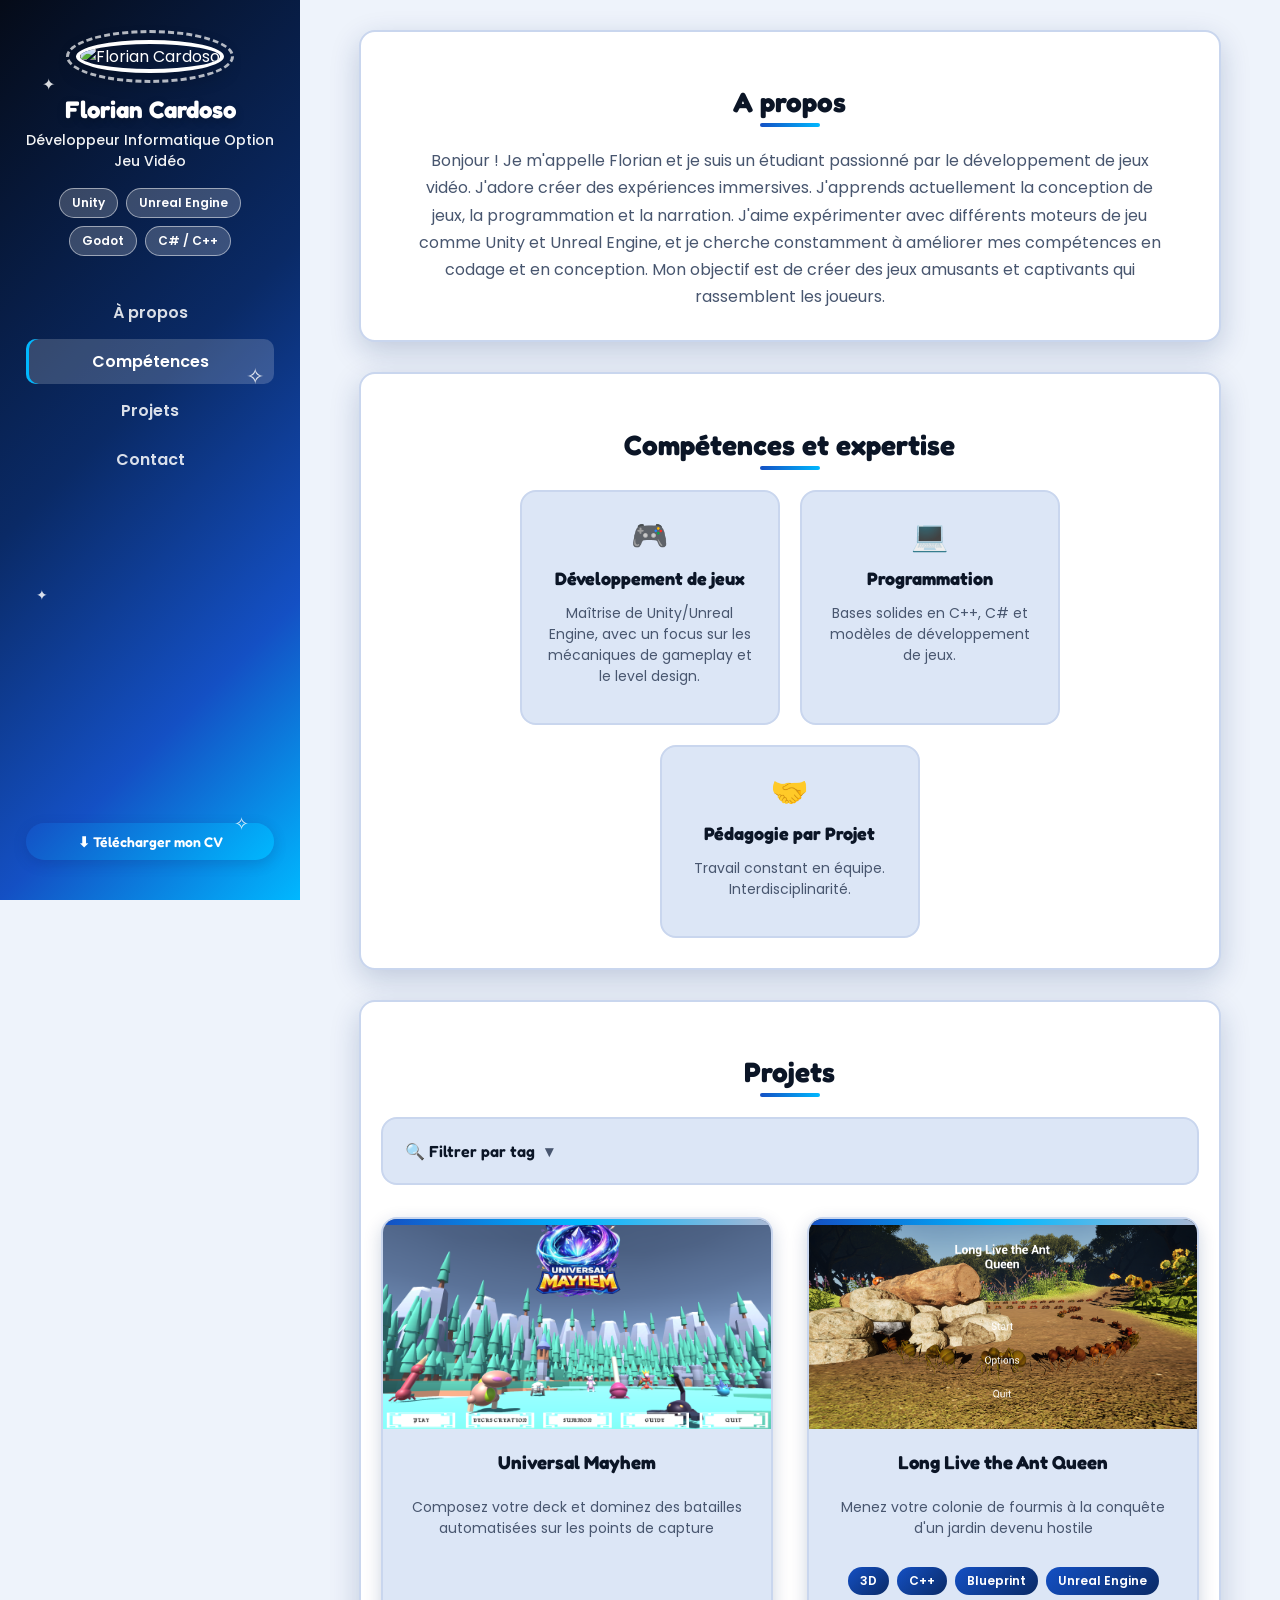
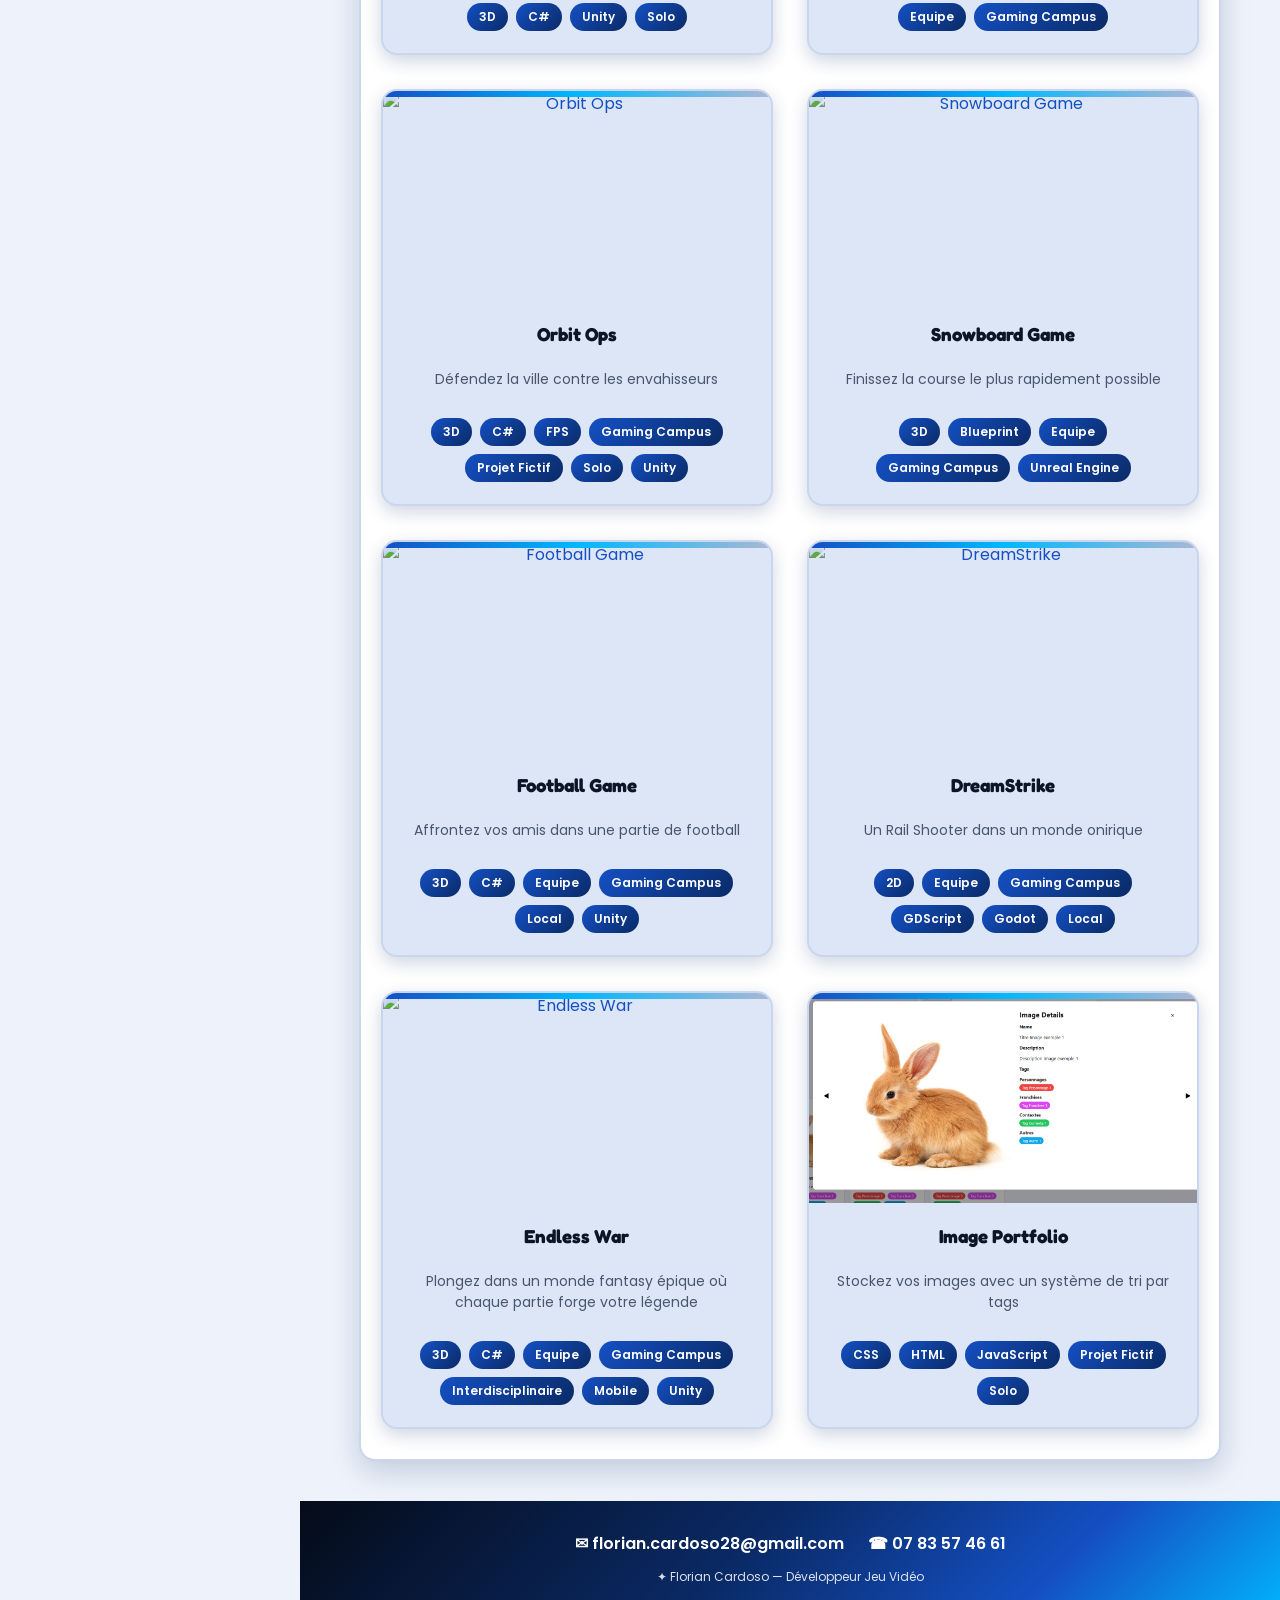
==== commit 32d58df3: "CV Working" ====
--- a/index.html
+++ b/index.html
@@ -47,7 +47,7 @@
         <main class="main-content">
             <section id="about">
                 <h2>A propos</h2>
-                <p>Bonjour ! Je m'appelle Florian Cardoso et je suis un étudiant passionné par le développement de jeux vidéo.
+                <p>Bonjour ! Je m'appelle Florian et je suis un étudiant passionné par le développement de jeux vidéo.
                     J'adore créer des expériences immersives. J'apprends actuellement la conception de jeux, la programmation et la narration.
                     J'aime expérimenter avec différents moteurs de jeu comme Unity et Unreal Engine, et je cherche constamment à améliorer mes compétences en codage et en conception.
                     Mon objectif est de créer des jeux amusants et captivants qui rassemblent les joueurs.</p>
